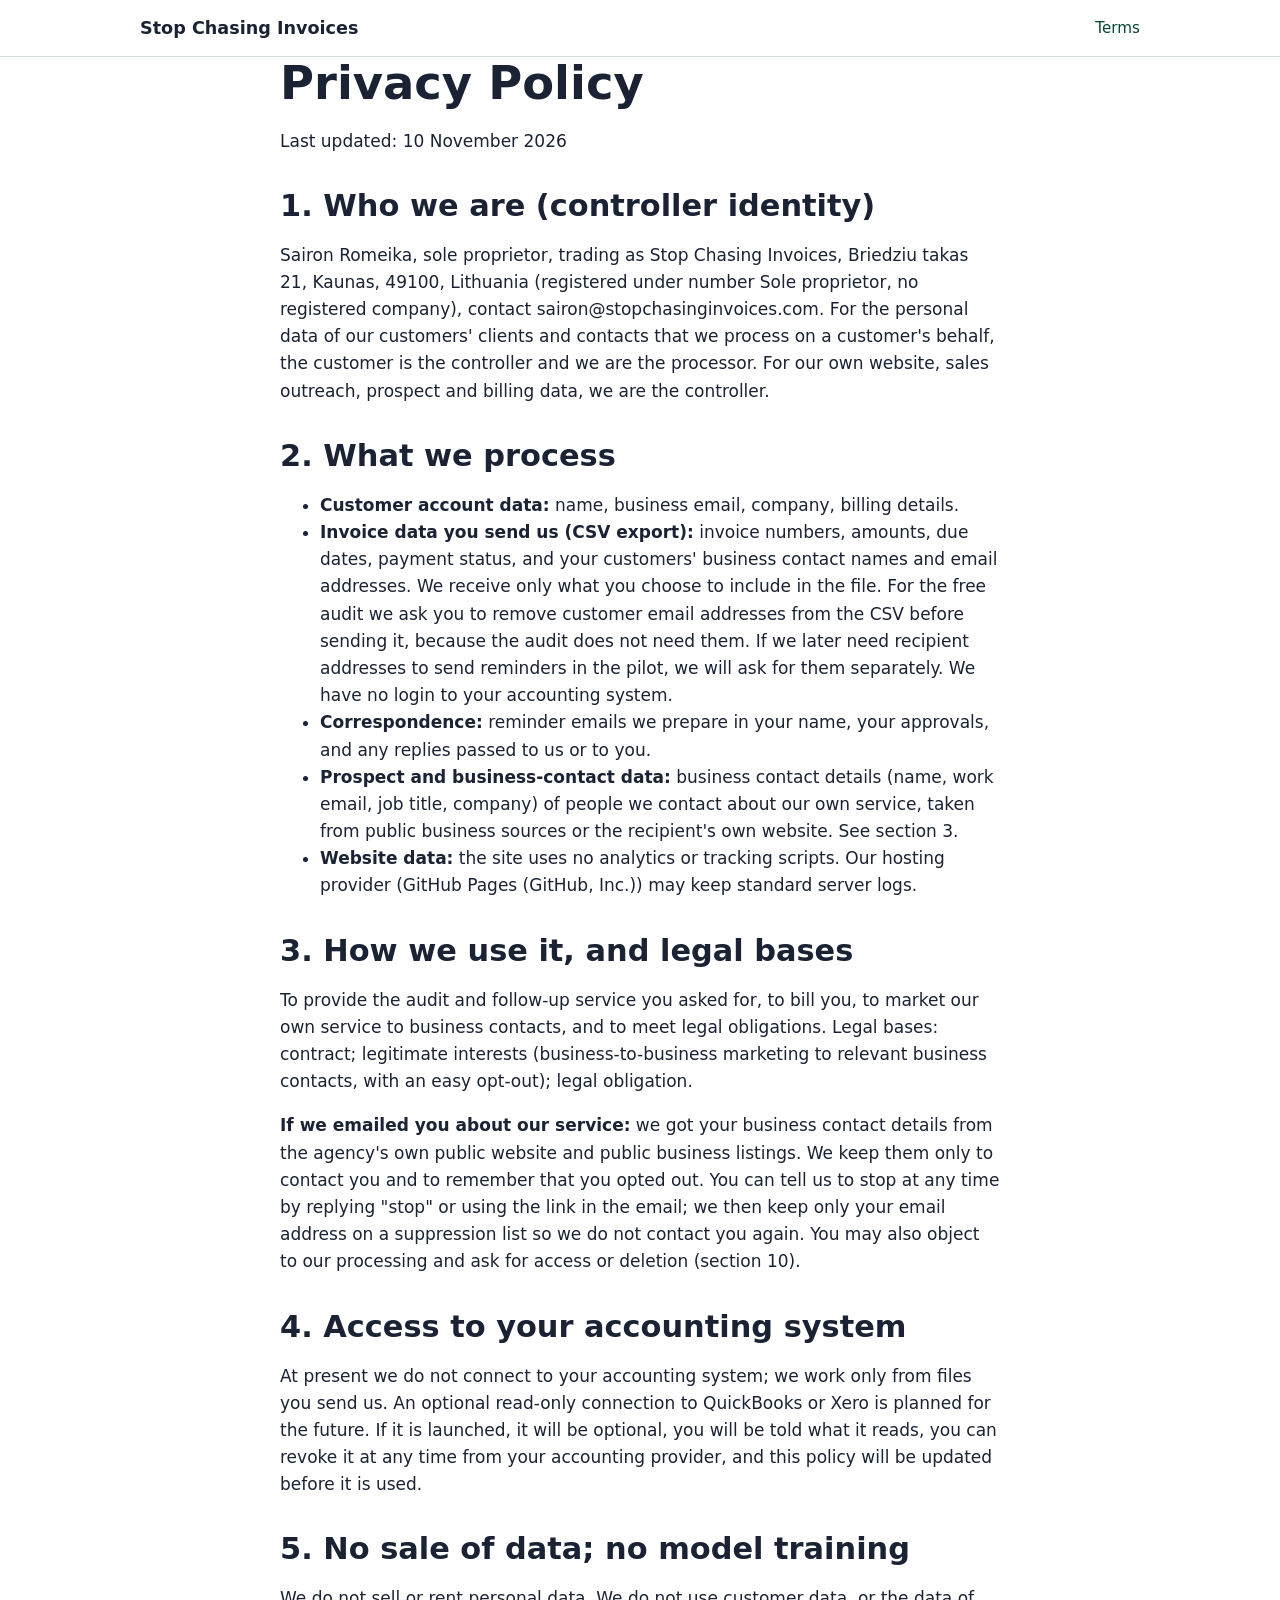
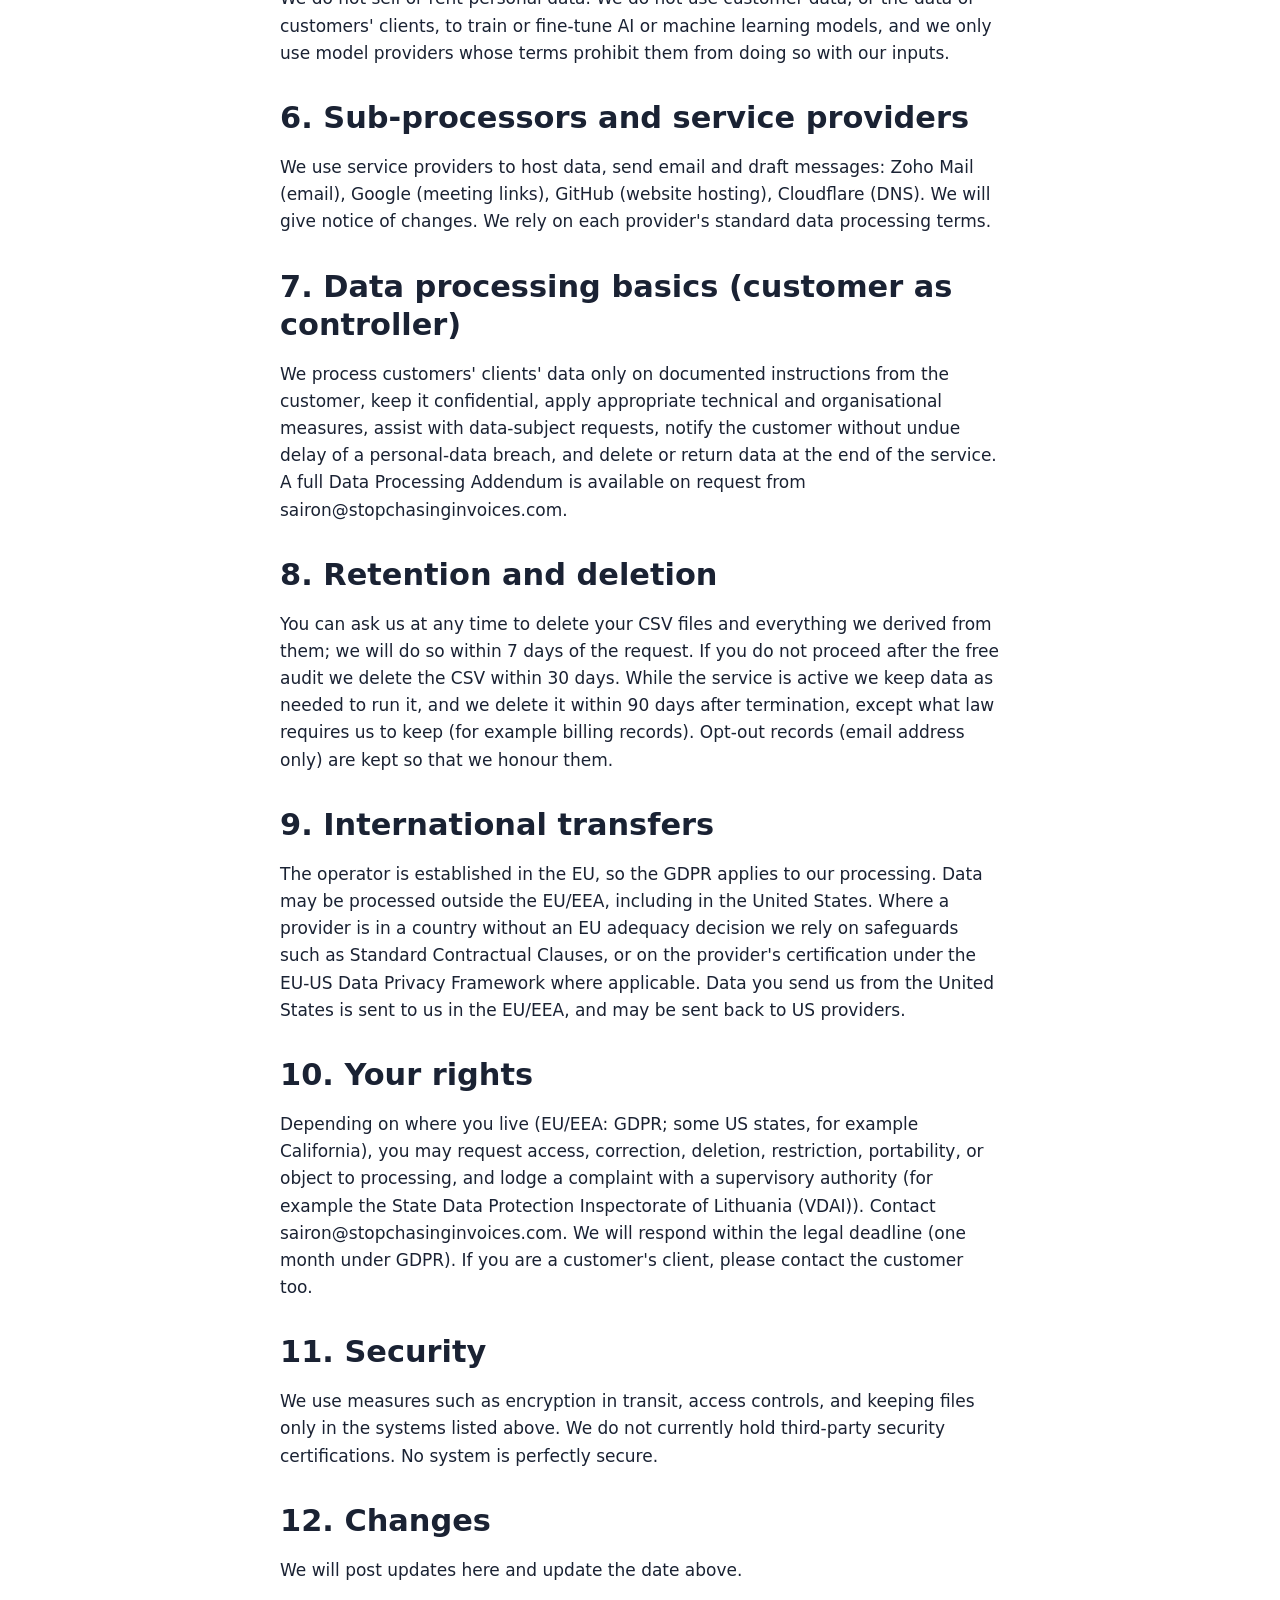
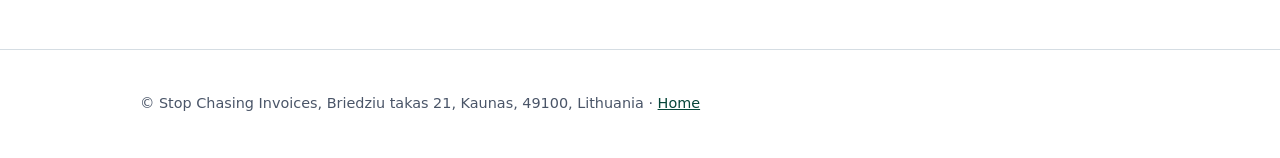
==== privacy.html @ ff828ed1 "Publish site" ====
<!doctype html>
<html lang="en">
<head>
<meta charset="utf-8">
<meta name="viewport" content="width=device-width, initial-scale=1">
<title>Privacy Policy | Stop Chasing Invoices</title>
<link rel="stylesheet" href="style.css">
</head>
<body>
<header class="top"><div class="wrap"><a class="brand" href="index.html">Stop Chasing Invoices</a><nav><a href="terms.html">Terms</a></nav></div></header>
<main class="wrap doc">
<h1>Privacy Policy</h1>
<p>Last updated: 10 November 2026</p>

<h2>1. Who we are (controller identity)</h2>
<p>Sairon Romeika, sole proprietor, trading as Stop Chasing Invoices, Briedziu takas 21, Kaunas, 49100, Lithuania (registered under number Sole proprietor, no registered company), contact sairon@stopchasinginvoices.com. For the personal data of our customers' clients and contacts that we process on a customer's behalf, the customer is the controller and we are the processor. For our own website, sales outreach, prospect and billing data, we are the controller.</p>

<h2>2. What we process</h2>
<ul>
<li><strong>Customer account data:</strong> name, business email, company, billing details.</li>
<li><strong>Invoice data you send us (CSV export):</strong> invoice numbers, amounts, due dates, payment status, and your customers' business contact names and email addresses. We receive only what you choose to include in the file. For the free audit we ask you to remove customer email addresses from the CSV before sending it, because the audit does not need them. If we later need recipient addresses to send reminders in the pilot, we will ask for them separately. We have no login to your accounting system.</li>
<li><strong>Correspondence:</strong> reminder emails we prepare in your name, your approvals, and any replies passed to us or to you.</li>
<li><strong>Prospect and business-contact data:</strong> business contact details (name, work email, job title, company) of people we contact about our own service, taken from public business sources or the recipient's own website. See section 3.</li>
<li><strong>Website data:</strong> the site uses no analytics or tracking scripts. Our hosting provider (GitHub Pages (GitHub, Inc.)) may keep standard server logs.</li>
</ul>

<h2>3. How we use it, and legal bases</h2>
<p>To provide the audit and follow-up service you asked for, to bill you, to market our own service to business contacts, and to meet legal obligations. Legal bases: contract; legitimate interests (business-to-business marketing to relevant business contacts, with an easy opt-out); legal obligation.</p>
<p><strong>If we emailed you about our service:</strong> we got your business contact details from the agency&#x27;s own public website and public business listings. We keep them only to contact you and to remember that you opted out. You can tell us to stop at any time by replying "stop" or using the link in the email; we then keep only your email address on a suppression list so we do not contact you again. You may also object to our processing and ask for access or deletion (section 10).</p>

<h2>4. Access to your accounting system</h2>
<p>At present we do not connect to your accounting system; we work only from files you send us. An optional read-only connection to QuickBooks or Xero is planned for the future. If it is launched, it will be optional, you will be told what it reads, you can revoke it at any time from your accounting provider, and this policy will be updated before it is used.</p>

<h2>5. No sale of data; no model training</h2>
<p>We do not sell or rent personal data. We do not use customer data, or the data of customers' clients, to train or fine-tune AI or machine learning models, and we only use model providers whose terms prohibit them from doing so with our inputs.</p>

<h2>6. Sub-processors and service providers</h2>
<p>We use service providers to host data, send email and draft messages: Zoho Mail (email), Google (meeting links), GitHub (website hosting), Cloudflare (DNS). We will give notice of changes. We rely on each provider's standard data processing terms.</p>

<h2>7. Data processing basics (customer as controller)</h2>
<p>We process customers' clients' data only on documented instructions from the customer, keep it confidential, apply appropriate technical and organisational measures, assist with data-subject requests, notify the customer without undue delay of a personal-data breach, and delete or return data at the end of the service. A full Data Processing Addendum is available on request from sairon@stopchasinginvoices.com.</p>

<h2>8. Retention and deletion</h2>
<p>You can ask us at any time to delete your CSV files and everything we derived from them; we will do so within 7 days of the request. If you do not proceed after the free audit we delete the CSV within 30 days. While the service is active we keep data as needed to run it, and we delete it within 90 days after termination, except what law requires us to keep (for example billing records). Opt-out records (email address only) are kept so that we honour them.</p>

<h2>9. International transfers</h2>
<p>The operator is established in the EU, so the GDPR applies to our processing. Data may be processed outside the EU/EEA, including in the United States. Where a provider is in a country without an EU adequacy decision we rely on safeguards such as Standard Contractual Clauses, or on the provider's certification under the EU-US Data Privacy Framework where applicable. Data you send us from the United States is sent to us in the EU/EEA, and may be sent back to US providers.</p>

<h2>10. Your rights</h2>
<p>Depending on where you live (EU/EEA: GDPR; some US states, for example California), you may request access, correction, deletion, restriction, portability, or object to processing, and lodge a complaint with a supervisory authority (for example the State Data Protection Inspectorate of Lithuania (VDAI)). Contact sairon@stopchasinginvoices.com. We will respond within the legal deadline (one month under GDPR). If you are a customer's client, please contact the customer too.</p>

<h2>11. Security</h2>
<p>We use measures such as encryption in transit, access controls, and keeping files only in the systems listed above. We do not currently hold third-party security certifications. No system is perfectly secure.</p>

<h2>12. Changes</h2>
<p>We will post updates here and update the date above.</p>
</main>
<footer><div class="wrap"><p>&copy; Stop Chasing Invoices, Briedziu takas 21, Kaunas, 49100, Lithuania &middot; <a href="index.html">Home</a></p></div></footer>
</body>
</html>
---- style.css ----
:root{--bg:#fff;--fg:#1a2233;--muted:#4a5568;--brand:#0b5c4a;--brand-dark:#07463a;--soft:#eef5f2;--line:#d5dde3;--warn:#fff7e0;--warn-line:#b7791f}
*{box-sizing:border-box}
html{scroll-behavior:smooth}
body{margin:0;font:17px/1.6 system-ui,-apple-system,"Segoe UI",Roboto,Helvetica,Arial,sans-serif;color:var(--fg);background:var(--bg)}
a{color:var(--brand-dark)}
a:focus-visible,.btn:focus-visible,summary:focus-visible{outline:3px solid #1d4ed8;outline-offset:2px}
.wrap{max-width:1040px;margin:0 auto;padding:0 20px}
header.top{border-bottom:1px solid var(--line)}
header.top .wrap{display:flex;flex-wrap:wrap;align-items:center;justify-content:space-between;gap:8px 20px;padding-top:14px;padding-bottom:14px}
.brand{font-weight:700;font-size:1.1rem;text-decoration:none;color:var(--fg)}
nav a{margin-right:16px;text-decoration:none;font-size:.95rem}
nav a:last-child{margin-right:0}
.skip{position:absolute;left:-999px}.skip:focus{left:8px;top:8px;background:#fff;padding:8px;z-index:9}
.hero{background:var(--soft);padding:56px 0 48px}
h1{font-size:clamp(1.9rem,5vw,2.9rem);line-height:1.15;margin:0 0 16px}
h2{font-size:clamp(1.4rem,3.5vw,1.9rem);line-height:1.25;margin:0 0 16px}
h3{font-size:1.1rem;margin:0 0 8px}
.lede{font-size:1.15rem;color:var(--muted);max-width:44em}
section{padding:48px 0}
section.alt{background:var(--soft)}
.btn{display:inline-block;background:var(--brand);color:#fff;padding:13px 22px;border-radius:6px;text-decoration:none;font-weight:600;margin:6px 10px 6px 0;border:2px solid var(--brand)}
.btn:hover{background:var(--brand-dark)}
.btn.sec{background:#fff;color:var(--brand-dark)}
.btn.sec:hover{background:var(--soft)}
.grid{display:grid;gap:20px;grid-template-columns:repeat(auto-fit,minmax(240px,1fr))}
.card{border:1px solid var(--line);border-radius:8px;padding:20px;background:#fff}
.card.feat{border:2px solid var(--brand)}
.price{font-size:2rem;font-weight:700}
.price small{font-size:.95rem;font-weight:400;color:var(--muted)}
.tag{display:inline-block;background:var(--brand-dark);color:#fff;font-size:.8rem;padding:2px 8px;border-radius:4px;margin-bottom:8px}
.step{counter-increment:s}
.step h3::before{content:counter(s) ". "}
.steps{counter-reset:s}
ul.check{padding-left:0;list-style:none}
ul.check li{padding-left:1.6em;position:relative;margin-bottom:10px}
ul.check li::before{content:"\2713";position:absolute;left:0;color:var(--brand-dark);font-weight:700}
details{border:1px solid var(--line);border-radius:8px;padding:12px 16px;margin-bottom:10px;background:#fff}
summary{cursor:pointer;font-weight:600}
.note{font-size:.9rem;color:var(--muted)}
.draft{background:var(--warn);border:2px solid var(--warn-line);padding:14px 18px;margin:20px 0;border-radius:6px;color:#4a3200}
footer{border-top:1px solid var(--line);padding:28px 0;font-size:.9rem;color:var(--muted)}
.doc{max-width:760px;padding-bottom:48px}
.doc h2{margin-top:32px}
.ph{background:#fde68a;color:#3b2a00;padding:0 3px;border-radius:3px;font-family:ui-monospace,Consolas,monospace;font-size:.92em}
table{border-collapse:collapse;width:100%}
th,td{border:1px solid var(--line);padding:8px 10px;text-align:left;vertical-align:top}
@media(max-width:600px){body{font-size:16px}.hero{padding:36px 0}section{padding:36px 0}}
@media(prefers-reduced-motion:reduce){html{scroll-behavior:auto}}
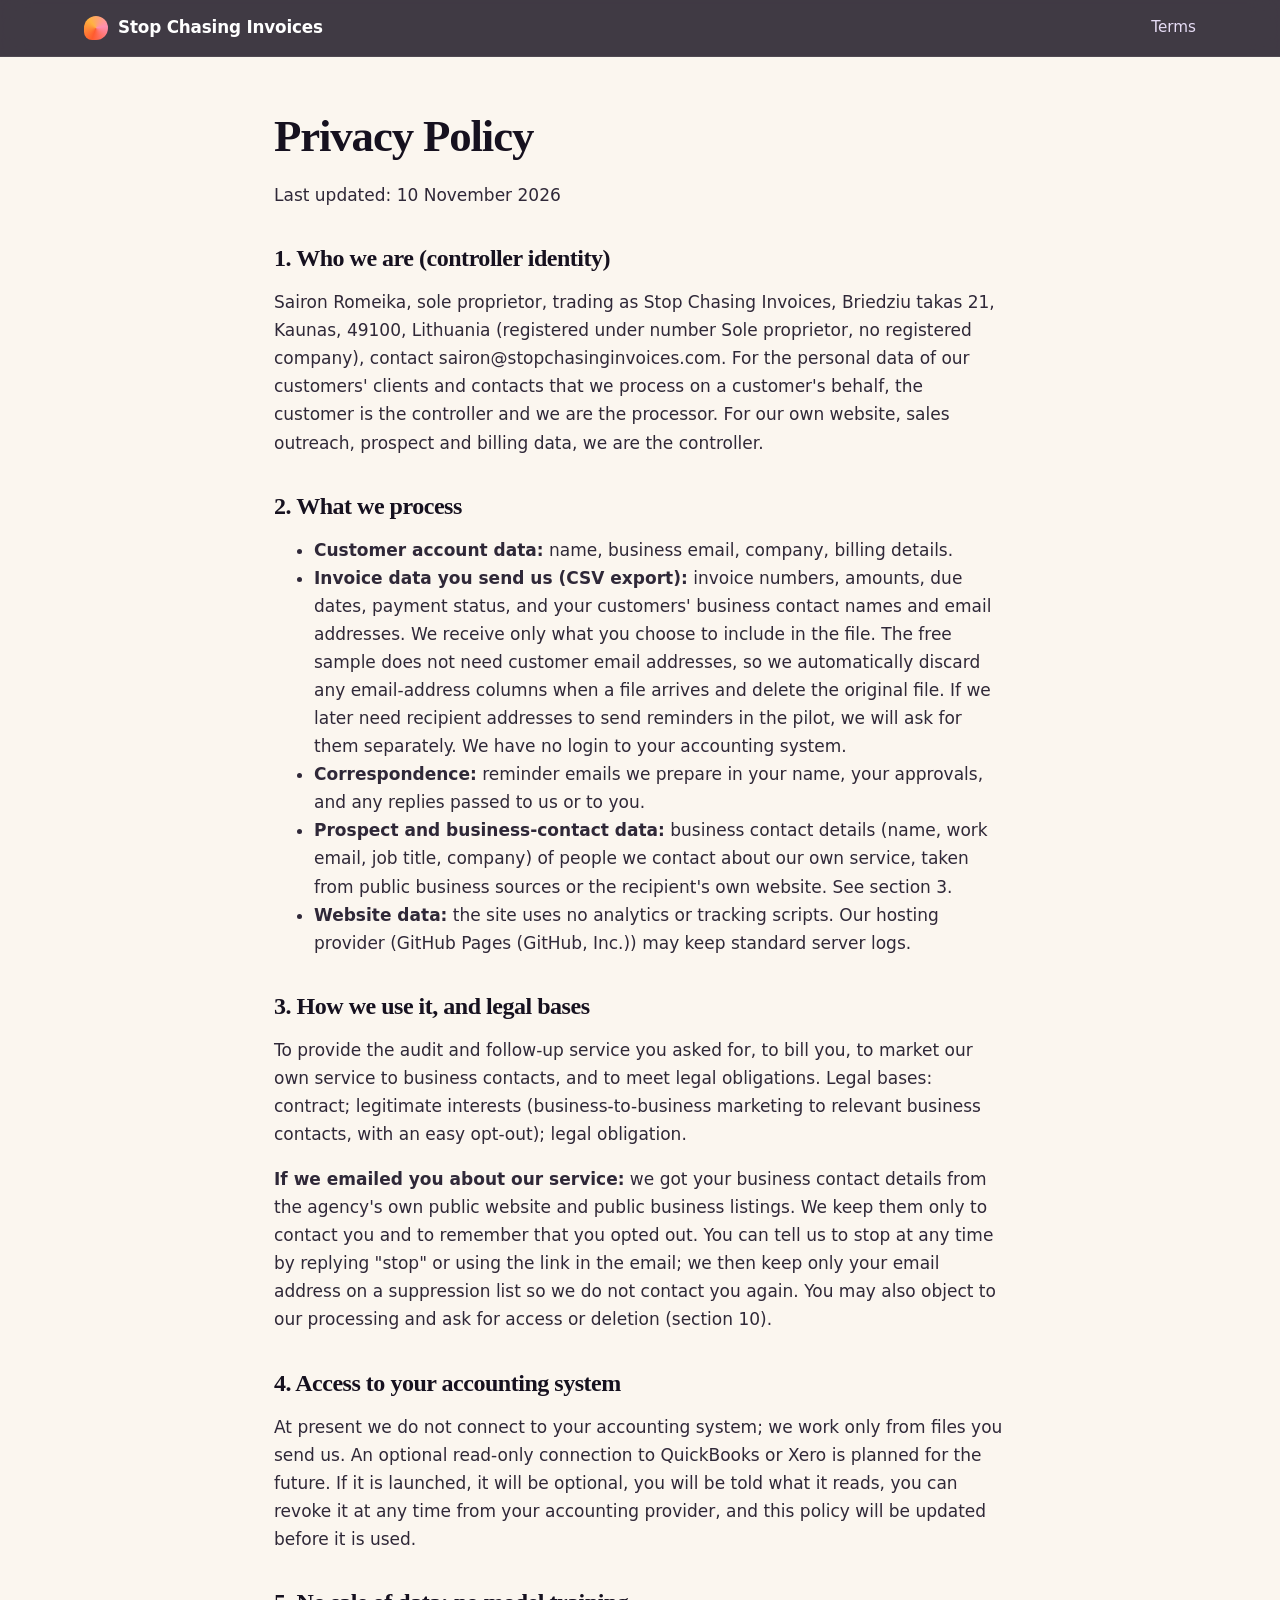
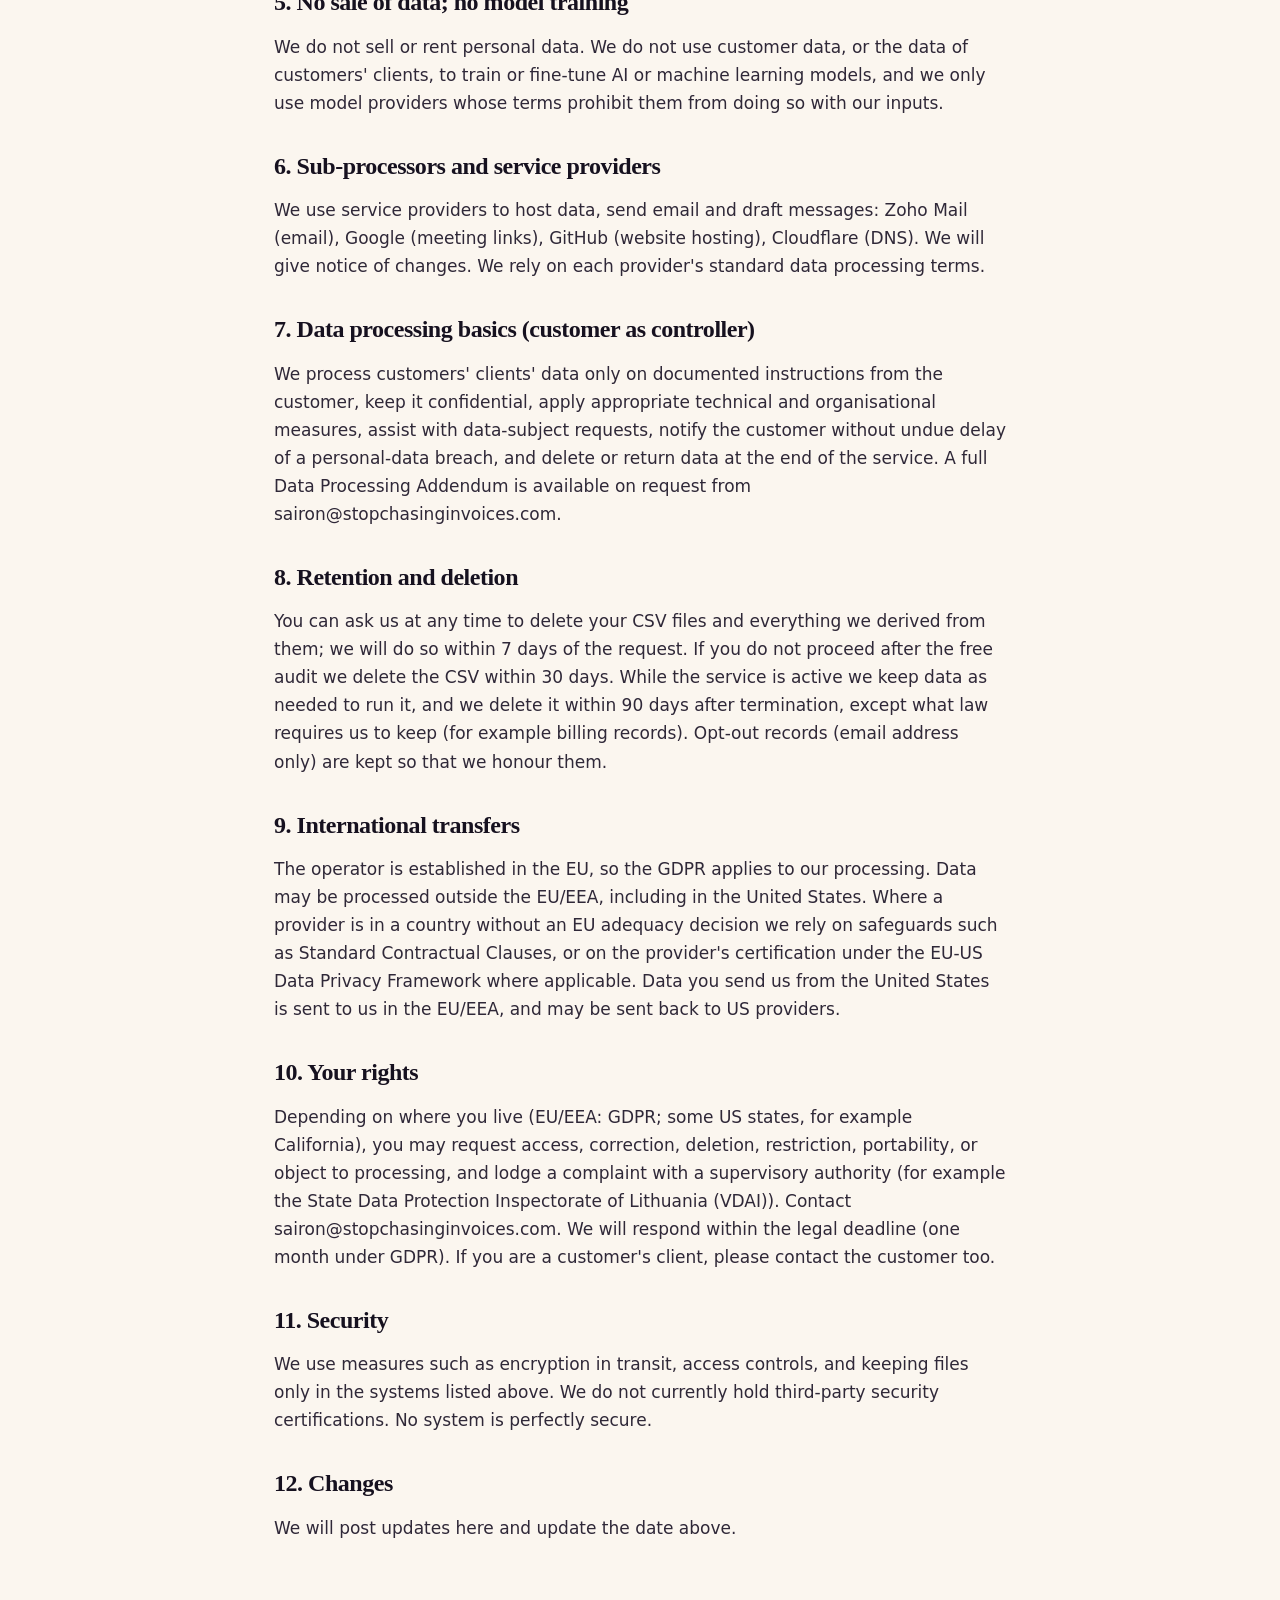
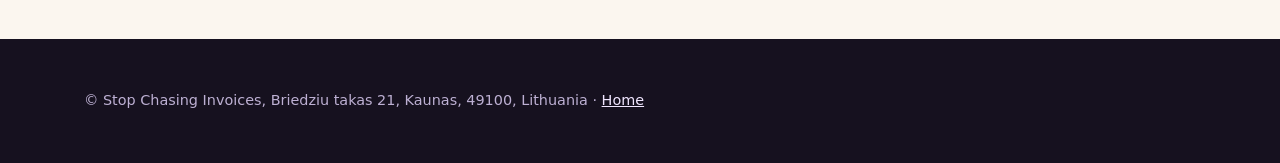
==== commit 969ea248: "Copy updates: what-to-expect stats, 15-minute calls, prefilled mailto, link colours, varied sample n" ====
--- a/privacy.html
+++ b/privacy.html
@@ -18,7 +18,7 @@
 <h2>2. What we process</h2>
 <ul>
 <li><strong>Customer account data:</strong> name, business email, company, billing details.</li>
-<li><strong>Invoice data you send us (CSV export):</strong> invoice numbers, amounts, due dates, payment status, and your customers' business contact names and email addresses. We receive only what you choose to include in the file. For the free audit we ask you to remove customer email addresses from the CSV before sending it, because the audit does not need them. If we later need recipient addresses to send reminders in the pilot, we will ask for them separately. We have no login to your accounting system.</li>
+<li><strong>Invoice data you send us (CSV export):</strong> invoice numbers, amounts, due dates, payment status, and your customers' business contact names and email addresses. We receive only what you choose to include in the file. The free sample does not need customer email addresses, so we automatically discard any email-address columns when a file arrives and delete the original file. If we later need recipient addresses to send reminders in the pilot, we will ask for them separately. We have no login to your accounting system.</li>
 <li><strong>Correspondence:</strong> reminder emails we prepare in your name, your approvals, and any replies passed to us or to you.</li>
 <li><strong>Prospect and business-contact data:</strong> business contact details (name, work email, job title, company) of people we contact about our own service, taken from public business sources or the recipient's own website. See section 3.</li>
 <li><strong>Website data:</strong> the site uses no analytics or tracking scripts. Our hosting provider (GitHub Pages (GitHub, Inc.)) may keep standard server logs.</li>
--- a/style.css
+++ b/style.css
@@ -1,48 +1,182 @@
-:root{--bg:#fff;--fg:#1a2233;--muted:#4a5568;--brand:#0b5c4a;--brand-dark:#07463a;--soft:#eef5f2;--line:#d5dde3;--warn:#fff7e0;--warn-line:#b7791f}
+:root{--ink:#16111f;--ink2:#241a36;--plum:#3a1f5c;--cream:#fbf6ef;--paper:#fffdf9;--muted:#6a6277;--line:#eadfd1;--orange:#ff5b2e;--amber:#ffb340;--rose:#ff8fb1;--ok:#2a9d6f;--warn:#fff7e0;--warn-line:#b7791f;--serif:"Iowan Old Style","Palatino Linotype",Palatino,"Book Antiqua",Georgia,serif;--sans:ui-sans-serif,system-ui,-apple-system,"Segoe UI",Roboto,"Helvetica Neue",Arial,sans-serif}
 *{box-sizing:border-box}
 html{scroll-behavior:smooth}
-body{margin:0;font:17px/1.6 system-ui,-apple-system,"Segoe UI",Roboto,Helvetica,Arial,sans-serif;color:var(--fg);background:var(--bg)}
-a{color:var(--brand-dark)}
-a:focus-visible,.btn:focus-visible,summary:focus-visible{outline:3px solid #1d4ed8;outline-offset:2px}
-.wrap{max-width:1040px;margin:0 auto;padding:0 20px}
-header.top{border-bottom:1px solid var(--line)}
-header.top .wrap{display:flex;flex-wrap:wrap;align-items:center;justify-content:space-between;gap:8px 20px;padding-top:14px;padding-bottom:14px}
-.brand{font-weight:700;font-size:1.1rem;text-decoration:none;color:var(--fg)}
-nav a{margin-right:16px;text-decoration:none;font-size:.95rem}
-nav a:last-child{margin-right:0}
-.skip{position:absolute;left:-999px}.skip:focus{left:8px;top:8px;background:#fff;padding:8px;z-index:9}
-.hero{background:var(--soft);padding:56px 0 48px}
-h1{font-size:clamp(1.9rem,5vw,2.9rem);line-height:1.15;margin:0 0 16px}
-h2{font-size:clamp(1.4rem,3.5vw,1.9rem);line-height:1.25;margin:0 0 16px}
-h3{font-size:1.1rem;margin:0 0 8px}
+body{margin:0;font:17px/1.65 var(--sans);color:var(--ink);background:var(--cream);-webkit-font-smoothing:antialiased;overflow-x:hidden}
+a{color:var(--plum)}
+a:focus-visible,.btn:focus-visible,summary:focus-visible{outline:3px solid var(--orange);outline-offset:3px}
+.wrap{max-width:1160px;margin:0 auto;padding:0 24px}
+.skip{position:absolute;left:-999px}.skip:focus{left:8px;top:8px;background:#fff;color:var(--ink);padding:8px 12px;border-radius:8px;z-index:99}
+#progress{position:fixed;top:0;left:0;height:3px;width:100%;transform-origin:0 50%;transform:scaleX(0);background:linear-gradient(90deg,var(--orange),var(--amber),var(--rose));z-index:60}
+
+header.top{background:rgba(22,17,31,.82);backdrop-filter:saturate(1.4) blur(14px);-webkit-backdrop-filter:saturate(1.4) blur(14px);position:sticky;top:0;z-index:50;border-bottom:1px solid rgba(255,255,255,.08)}
+header.top .wrap{display:flex;flex-wrap:wrap;align-items:center;justify-content:space-between;gap:8px 24px;padding-top:14px;padding-bottom:14px}
+.brand{font-weight:800;font-size:1.05rem;letter-spacing:-.01em;text-decoration:none;color:#fff;display:inline-flex;align-items:center;gap:10px}
+.brand::before{content:"";width:24px;height:24px;border-radius:50% 50% 50% 8px;background:conic-gradient(from 200deg,var(--orange),var(--amber),var(--rose),var(--orange));display:inline-block;animation:spin 14s linear infinite}
+nav{display:flex;flex-wrap:wrap;align-items:center;gap:4px 22px}
+nav a{color:#e6dcf5;text-decoration:none;font-size:.95rem;font-weight:500;position:relative}
+nav a::after{content:"";position:absolute;left:0;right:0;bottom:-4px;height:2px;background:var(--orange);transform:scaleX(0);transform-origin:left;transition:transform .25s ease}
+nav a:hover::after{transform:scaleX(1)}
+nav a:hover{color:#fff}
+
+/* HERO */
+.hero{position:relative;color:#fff;padding:96px 0 110px;background:var(--ink);overflow:hidden;isolation:isolate}
+.hero::before,.hero::after{content:"";position:absolute;border-radius:50%;filter:blur(80px);z-index:-1;opacity:.55}
+.hero::before{width:620px;height:620px;right:-160px;top:-220px;background:radial-gradient(circle,#7c3aed,transparent 65%);animation:drift 16s ease-in-out infinite alternate}
+.hero::after{width:520px;height:520px;left:-180px;bottom:-240px;background:radial-gradient(circle,var(--orange),transparent 65%);opacity:.38;animation:drift 20s ease-in-out infinite alternate-reverse}
+.grain{position:absolute;inset:0;z-index:-1;opacity:.09;background-image:url("data:image/svg+xml;utf8,<svg xmlns='http://www.w3.org/2000/svg' width='160' height='160'><filter id='n'><feTurbulence type='fractalNoise' baseFrequency='.9' numOctaves='2'/></filter><rect width='100%' height='100%' filter='url(%23n)'/></svg>")}
+.hero-grid{display:grid;grid-template-columns:1.05fr .95fr;gap:56px;align-items:center}
+.eyebrow{display:inline-flex;align-items:center;gap:8px;font-size:.8rem;font-weight:700;letter-spacing:.08em;text-transform:uppercase;color:#f3e7ff;background:rgba(255,255,255,.07);border:1px solid rgba(255,255,255,.16);padding:7px 14px;border-radius:999px;margin-bottom:22px}
+.eyebrow::before{content:"";width:8px;height:8px;border-radius:50%;background:var(--orange);box-shadow:0 0 0 0 rgba(255,91,46,.7);animation:pulse 2s infinite}
+h1{font-family:var(--serif);font-weight:700;font-size:clamp(2.3rem,5.6vw,4rem);line-height:1.03;letter-spacing:-.025em;margin:0 0 22px}
+h1 .w{display:inline-block;overflow:hidden;vertical-align:bottom}
+h1 .w>span{display:inline-block;transform:translateY(105%);animation:rise .8s cubic-bezier(.2,.7,.2,1) forwards;animation-delay:calc(var(--i)*.07s + .1s)}
+h1 em{font-style:italic}
+h1 em .w>span{background:linear-gradient(100deg,var(--amber),var(--rose) 60%,var(--orange));-webkit-background-clip:text;background-clip:text;color:transparent;padding-right:.08em}
+h2{font-family:var(--serif);font-size:clamp(1.8rem,4vw,2.7rem);line-height:1.1;letter-spacing:-.02em;margin:0 0 14px;font-weight:700}
+h3{font-size:1.1rem;margin:0 0 8px;letter-spacing:-.01em}
 .lede{font-size:1.15rem;color:var(--muted);max-width:44em}
-section{padding:48px 0}
-section.alt{background:var(--soft)}
-.btn{display:inline-block;background:var(--brand);color:#fff;padding:13px 22px;border-radius:6px;text-decoration:none;font-weight:600;margin:6px 10px 6px 0;border:2px solid var(--brand)}
-.btn:hover{background:var(--brand-dark)}
-.btn.sec{background:#fff;color:var(--brand-dark)}
-.btn.sec:hover{background:var(--soft)}
-.grid{display:grid;gap:20px;grid-template-columns:repeat(auto-fit,minmax(240px,1fr))}
-.card{border:1px solid var(--line);border-radius:8px;padding:20px;background:#fff}
-.card.feat{border:2px solid var(--brand)}
-.price{font-size:2rem;font-weight:700}
-.price small{font-size:.95rem;font-weight:400;color:var(--muted)}
-.tag{display:inline-block;background:var(--brand-dark);color:#fff;font-size:.8rem;padding:2px 8px;border-radius:4px;margin-bottom:8px}
-.step{counter-increment:s}
-.step h3::before{content:counter(s) ". "}
-.steps{counter-reset:s}
+.hero .lede{color:#e0d6ef;font-size:1.2rem}
+.hero .note{color:#bdb0d3}
+section{padding:96px 0;position:relative}
+section.alt{background:var(--paper)}
+section.dark{background:var(--ink);color:#fff}
+section.dark .lede{color:#cdbfe3}
+section.dark a,.cta-band a:not(.btn){color:var(--amber);text-decoration-thickness:2px}
+section.dark a:hover{color:#fff}
+.sec-head{max-width:46em;margin-bottom:44px}
+.kicker{font-size:.8rem;font-weight:800;letter-spacing:.12em;text-transform:uppercase;color:var(--orange);display:block;margin-bottom:12px}
+
+.btn{display:inline-block;background:var(--orange);color:var(--ink);padding:15px 28px;border-radius:999px;text-decoration:none;font-weight:800;margin:6px 10px 6px 0;border:2px solid var(--orange);box-shadow:0 14px 34px -14px rgba(255,91,46,.9);transition:transform .2s ease,box-shadow .2s ease,background .2s ease;position:relative;overflow:hidden}
+.btn::after{content:"";position:absolute;inset:0;background:linear-gradient(105deg,transparent 30%,rgba(255,255,255,.55) 50%,transparent 70%);transform:translateX(-120%);transition:transform .7s ease}
+.btn:hover{transform:translateY(-2px);box-shadow:0 20px 40px -14px rgba(255,91,46,1)}
+.btn:hover::after{transform:translateX(120%)}
+.btn.sec{background:transparent;color:var(--plum);border-color:var(--ink);box-shadow:none}
+.btn.sec:hover{background:var(--ink);color:#fff}
+.hero .btn.sec,.dark .btn.sec,.cta-band .btn.sec{color:#fff;border-color:rgba(255,255,255,.4)}
+.hero .btn.sec:hover,.dark .btn.sec:hover,.cta-band .btn.sec:hover{background:#fff;color:var(--ink);border-color:#fff}
+
+.chips{display:flex;flex-wrap:wrap;gap:10px;margin:26px 0 0;padding:0;list-style:none}
+.chips li{font-size:.9rem;color:#f0e6ff;background:rgba(255,255,255,.07);border:1px solid rgba(255,255,255,.16);padding:6px 14px;border-radius:999px}
+
+/* hero visual: floating cards */
+.stage{position:relative;min-height:540px;perspective:1100px}
+.stage .float{position:absolute;will-change:transform;transition:transform .15s ease-out}
+.mock{background:#fff;color:var(--ink);border-radius:20px;box-shadow:0 40px 80px -24px rgba(0,0,0,.65);overflow:hidden}
+.stage .m1{left:0;top:30px;width:82%;animation:bob 7s ease-in-out infinite}
+.mock-bar{display:flex;gap:6px;align-items:center;background:#f4ecff;padding:10px 14px;font-size:.78rem;color:var(--muted)}
+.mock-bar i{width:10px;height:10px;border-radius:50%;background:#d9c9f0;display:inline-block}
+.mock-bar span{margin-left:auto;font-weight:700;color:var(--plum)}
+.mock-body{padding:18px 22px;font-size:.92rem;line-height:1.55}
+.mock-meta{color:var(--muted);font-size:.8rem;border-bottom:1px solid var(--line);padding-bottom:10px;margin-bottom:12px}
+.mock-meta b{color:var(--ink)}
+.mock-foot{margin:12px 0 0;padding:10px 12px;border-radius:10px;background:#fff4ec;font-size:.8rem;color:#7a4a2c}
+.mock-foot strong{color:var(--orange)}
+.stage .m2{right:0;bottom:-6px;width:56%;background:linear-gradient(160deg,#2c1d46,#3a1f5c);color:#fff;border-radius:18px;padding:18px 20px;box-shadow:0 30px 60px -20px rgba(0,0,0,.7);border:1px solid rgba(255,255,255,.14);animation:bob 8s ease-in-out -2s infinite}
+.m2 small{color:#cdbfe3;display:block;letter-spacing:.06em;text-transform:uppercase;font-size:.7rem;font-weight:700}
+.m2 .st{display:flex;align-items:center;gap:10px;margin-top:10px;font-size:.9rem}
+.m2 .dot{width:10px;height:10px;border-radius:50%;background:var(--amber)}
+.m2 .dot.g{background:#6ee7b7}.m2 .dot.r{background:var(--rose)}
+.stage .m3{right:6%;top:0;background:var(--orange);color:var(--ink);font-weight:800;border-radius:999px;padding:10px 18px;font-size:.85rem;box-shadow:0 18px 40px -14px rgba(255,91,46,.9);animation:bob 6s ease-in-out -1s infinite}
+
+/* marquee */
+.marquee{background:var(--orange);color:var(--ink);overflow:hidden;padding:16px 0;border-block:2px solid var(--ink)}
+.marquee-track{display:flex;gap:46px;width:max-content;animation:scroll 32s linear infinite;font-weight:800;letter-spacing:.02em;white-space:nowrap}
+.marquee-track span::before{content:"\2726";margin-right:46px}
+.marquee:hover .marquee-track{animation-play-state:paused}
+
+.grid{display:grid;gap:22px;grid-template-columns:repeat(auto-fit,minmax(260px,1fr))}
+.card{position:relative;border:1px solid var(--line);border-radius:22px;padding:28px;background:#fff;box-shadow:0 1px 2px rgba(22,17,31,.04),0 18px 40px -26px rgba(22,17,31,.35);overflow:hidden;transition:transform .25s ease,box-shadow .25s ease}
+.card::before{content:"";position:absolute;inset:0;background:radial-gradient(420px circle at var(--mx,50%) var(--my,0%),rgba(255,91,46,.13),transparent 45%);opacity:0;transition:opacity .25s ease;pointer-events:none}
+.card:hover::before{opacity:1}
+.card:hover{transform:translateY(-4px);box-shadow:0 28px 54px -26px rgba(22,17,31,.5)}
+.card.feat{border:2px solid var(--ink);background:linear-gradient(180deg,#fff,#fff6ee)}
+.dark .card{background:rgba(255,255,255,.05);border-color:rgba(255,255,255,.13);box-shadow:none}
+.dark .card p{color:#d8cbe9}
+.ico{width:44px;height:44px;border-radius:14px;background:var(--ink);color:var(--amber);display:flex;align-items:center;justify-content:center;margin-bottom:16px}
+.dark .ico{background:rgba(255,255,255,.1)}
+.ico svg{width:22px;height:22px;stroke:currentColor;fill:none;stroke-width:1.8;stroke-linecap:round;stroke-linejoin:round}
+.price{font-family:var(--serif);font-size:3rem;font-weight:700;letter-spacing:-.03em;margin:4px 0}
+.price small{font-family:var(--sans);font-size:.95rem;font-weight:500;color:var(--muted);letter-spacing:0}
+.tag{display:inline-block;background:var(--ink);color:#fff;font-size:.72rem;font-weight:800;letter-spacing:.06em;text-transform:uppercase;padding:4px 10px;border-radius:999px;margin-bottom:10px}
 ul.check{padding-left:0;list-style:none}
-ul.check li{padding-left:1.6em;position:relative;margin-bottom:10px}
-ul.check li::before{content:"\2713";position:absolute;left:0;color:var(--brand-dark);font-weight:700}
-details{border:1px solid var(--line);border-radius:8px;padding:12px 16px;margin-bottom:10px;background:#fff}
-summary{cursor:pointer;font-weight:600}
+ul.check li{padding-left:1.8em;position:relative;margin-bottom:10px}
+ul.check li::before{content:"\2713";position:absolute;left:0;color:var(--ok);font-weight:900}
+
+/* before / after */
+.ba{display:grid;grid-template-columns:1fr 1fr;gap:22px}
+.ba .box{border-radius:22px;padding:28px;font-size:.98rem}
+.ba .before{background:#fff;border:1px dashed #cdbfa8;color:#5b5163}
+.ba .after{background:var(--ink);color:#f1e9fb;border:1px solid var(--ink)}
+.ba .label{font-size:.75rem;font-weight:800;letter-spacing:.1em;text-transform:uppercase;margin-bottom:12px;display:block}
+.ba .before .label{color:#a0522d}.ba .after .label{color:var(--amber)}
+.ba .quote{border-left:3px solid currentColor;padding-left:14px;margin:12px 0}
+
+/* timeline */
+.tl{position:relative;display:grid;gap:0;max-width:820px;margin:0 auto}
+.tl::before{content:"";position:absolute;z-index:0;left:18.5px;top:8px;bottom:8px;width:3px;background:rgba(255,255,255,.14);border-radius:3px}
+.tl::after{content:"";position:absolute;z-index:0;left:18.5px;top:8px;width:3px;height:calc((100% - 16px)*var(--p,0));background:linear-gradient(var(--orange),var(--amber),var(--rose));border-radius:3px;box-shadow:0 0 18px rgba(255,91,46,.7)}
+.tl-item{position:relative;z-index:1;padding:0 0 38px 64px;opacity:.42;transition:opacity .5s ease}
+.tl-item h3,.tl-item p{transform:translateX(10px);transition:transform .5s ease}
+.tl-item.on{opacity:1}
+.tl-item.on h3,.tl-item.on p{transform:none}
+.tl-item .node{position:absolute;z-index:2;left:0;top:0;width:40px;height:40px;border-radius:50%;background:var(--ink2);border:3px solid rgba(255,255,255,.2);display:flex;align-items:center;justify-content:center;font-weight:800;font-size:.8rem;transition:all .4s ease}
+.tl-item.on .node{background:var(--orange);color:var(--ink);border-color:#fff;box-shadow:0 0 0 8px rgba(255,91,46,.18)}
+.tl-item h3{font-family:var(--serif);font-size:1.35rem;color:#fff}
+.tl-item p{margin:0;color:#cdbfe3;max-width:34em}
+.tl-item.hand .node{background:var(--rose);color:var(--ink)}
+
+/* bento guardrails */
+.bento{display:grid;grid-template-columns:repeat(6,1fr);gap:20px}
+.bento .card{grid-column:span 2}
+.bento .card.wide{grid-column:span 3}
+.bento .card.big{grid-column:span 4}
+
+/* pricing */
+.offer{position:relative;margin-top:30px;border-radius:22px;padding:24px 28px;background:linear-gradient(120deg,var(--ink),var(--plum));color:#fff;overflow:hidden}
+.offer::after{content:"";position:absolute;inset:-60%;background:conic-gradient(from 0deg,transparent,rgba(255,179,64,.35),transparent 30%);animation:spin 9s linear infinite}
+.offer>*{position:relative;z-index:1}
+.offer strong{color:var(--amber)}
+.tilt{transform-style:preserve-3d;will-change:transform}
+
+details{border:1px solid var(--line);border-radius:18px;padding:18px 22px;margin-bottom:12px;background:#fff;transition:box-shadow .25s ease}
+details[open]{box-shadow:0 18px 40px -26px rgba(22,17,31,.5);border-color:var(--ink)}
+summary{cursor:pointer;font-weight:800;list-style:none;display:flex;justify-content:space-between;gap:16px;align-items:center}
+summary::-webkit-details-marker{display:none}
+summary::after{content:"+";font-size:1.5rem;line-height:1;color:var(--orange);transition:transform .25s ease}
+details[open] summary::after{transform:rotate(45deg)}
+details p{margin:12px 0 0;color:var(--muted)}
 .note{font-size:.9rem;color:var(--muted)}
-.draft{background:var(--warn);border:2px solid var(--warn-line);padding:14px 18px;margin:20px 0;border-radius:6px;color:#4a3200}
-footer{border-top:1px solid var(--line);padding:28px 0;font-size:.9rem;color:var(--muted)}
-.doc{max-width:760px;padding-bottom:48px}
-.doc h2{margin-top:32px}
+
+.cta-band{position:relative;background:var(--ink);color:#fff;border-radius:32px;padding:72px 40px;text-align:center;overflow:hidden;isolation:isolate}
+.cta-band::before{content:"";position:absolute;inset:-40%;z-index:-1;background:conic-gradient(from 90deg at 50% 50%,#3a1f5c,#16111f,#7c3aed55,#ff5b2e55,#16111f,#3a1f5c);filter:blur(60px);animation:spin 22s linear infinite}
+.cta-band .lede{color:#e0d6ef;margin:0 auto 20px}
+
+footer{background:var(--ink);color:#bdb0d3;padding:44px 0;font-size:.9rem}
+footer a{color:#f0e6ff}
+footer p{margin:6px 0}
+
+/* reveal on scroll (only when JS is present) */
+.js .rv{opacity:0;transform:translateY(28px);transition:opacity .8s ease,transform .8s cubic-bezier(.2,.7,.2,1);transition-delay:var(--d,0s)}
+.js .rv.in{opacity:1;transform:none}
+
+/* legal / document pages */
+.doc{max-width:780px;padding:56px 24px 80px;background:var(--cream)}
+.doc h1{font-size:clamp(2rem,4vw,2.8rem);color:var(--ink)}
+.doc h1 .w>span{animation:none;transform:none}
+.doc h2{margin-top:36px;font-size:1.5rem}
+.doc p,.doc li{color:#2f2838}
+.draft{background:var(--warn);border:2px solid var(--warn-line);padding:14px 18px;margin:20px 0;border-radius:10px;color:#4a3200}
 .ph{background:#fde68a;color:#3b2a00;padding:0 3px;border-radius:3px;font-family:ui-monospace,Consolas,monospace;font-size:.92em}
 table{border-collapse:collapse;width:100%}
 th,td{border:1px solid var(--line);padding:8px 10px;text-align:left;vertical-align:top}
-@media(max-width:600px){body{font-size:16px}.hero{padding:36px 0}section{padding:36px 0}}
-@media(prefers-reduced-motion:reduce){html{scroll-behavior:auto}}
+
+@keyframes rise{to{transform:none}}
+@keyframes bob{0%,100%{translate:0 0}50%{translate:0 -12px}}
+@keyframes drift{to{transform:translate(70px,50px) scale(1.15)}}
+@keyframes spin{to{transform:rotate(360deg)}}
+@keyframes scroll{to{transform:translateX(-50%)}}
+@keyframes pulse{70%{box-shadow:0 0 0 10px rgba(255,91,46,0)}100%{box-shadow:0 0 0 0 rgba(255,91,46,0)}}
+
+@media(max-width:960px){.hero-grid{grid-template-columns:1fr;gap:44px}.stage{min-height:430px}.hero{padding:64px 0 76px}.ba{grid-template-columns:1fr}.bento .card,.bento .card.wide,.bento .card.big{grid-column:span 6}}
+@media(max-width:600px){body{font-size:16px}section{padding:64px 0}.cta-band{padding:48px 22px}nav{gap:4px 14px}.stage .m1{width:100%}.stage .m2{width:70%}}
+@media(prefers-reduced-motion:reduce){html{scroll-behavior:auto}*,*::before,*::after{animation:none!important;transition:none!important}h1 .w>span{transform:none}.js .rv{opacity:1;transform:none}.tl-item{opacity:1}.tl-item h3,.tl-item p{transform:none}}
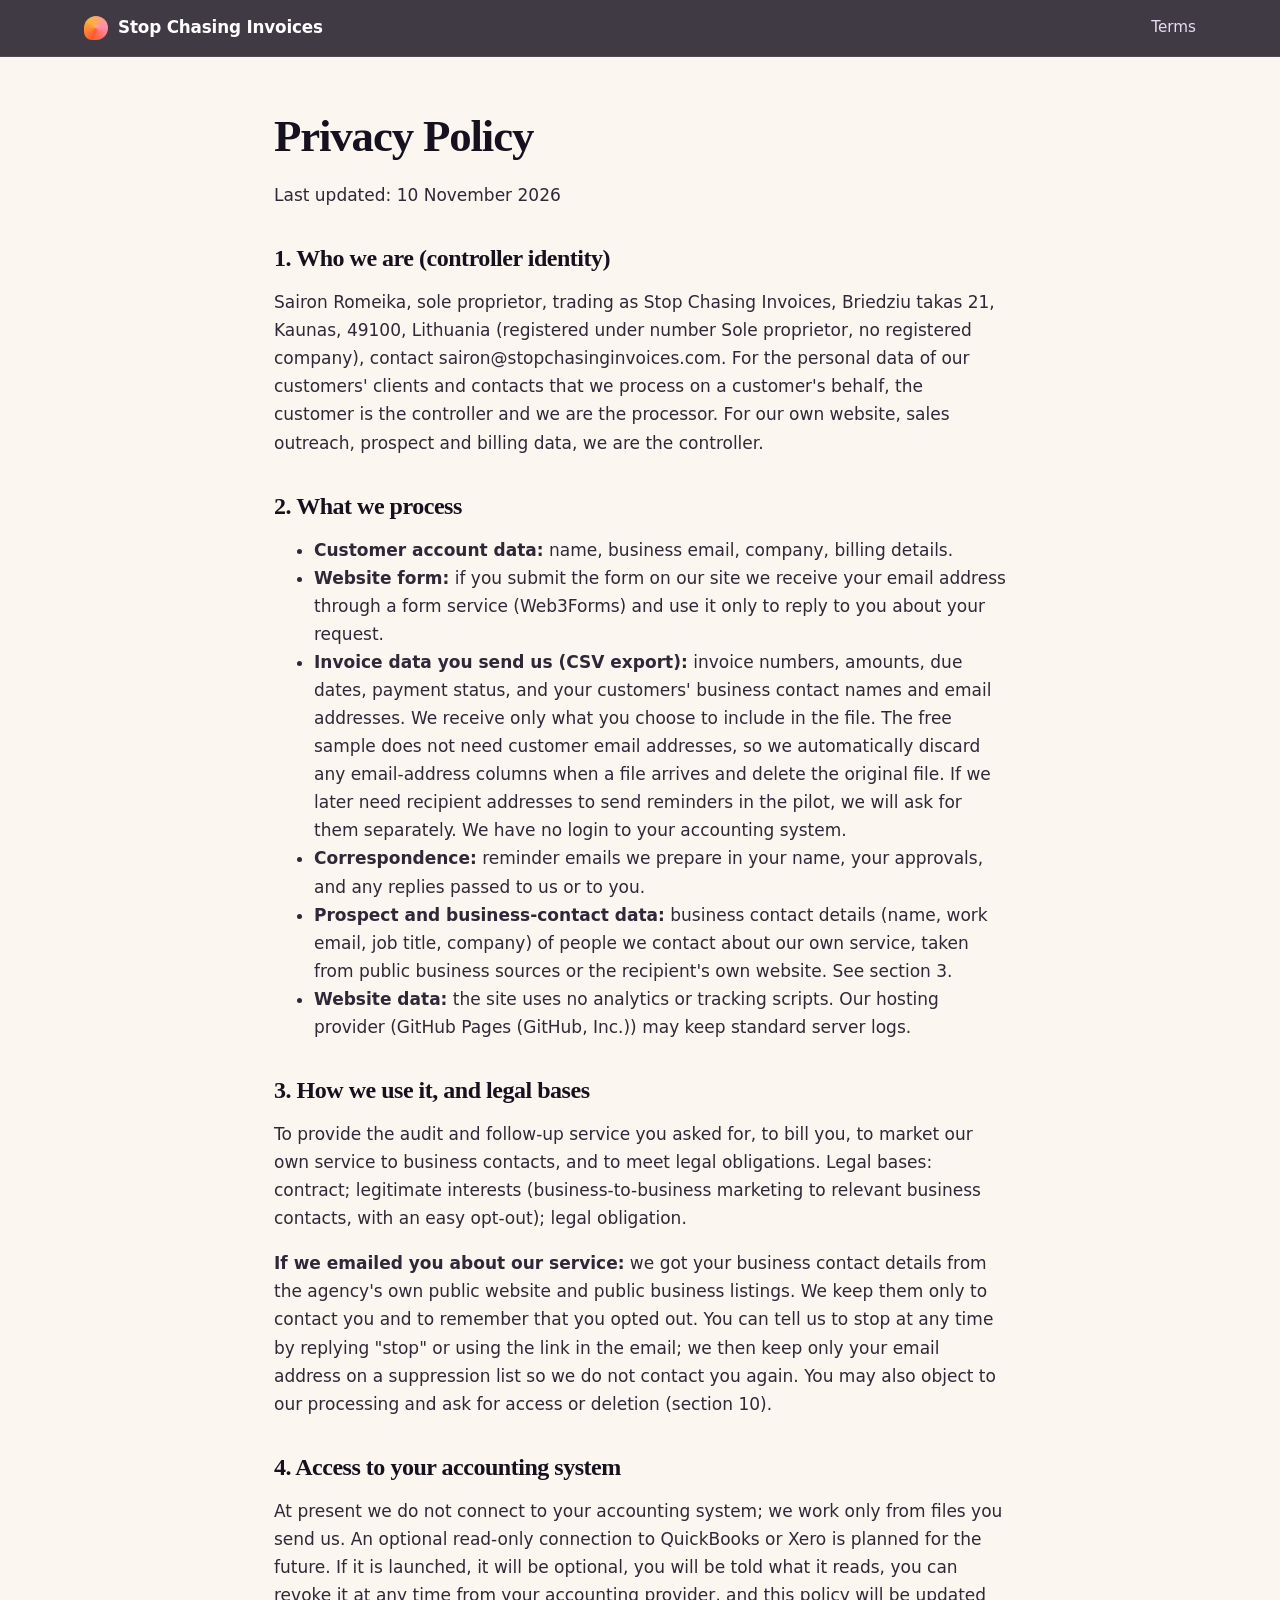
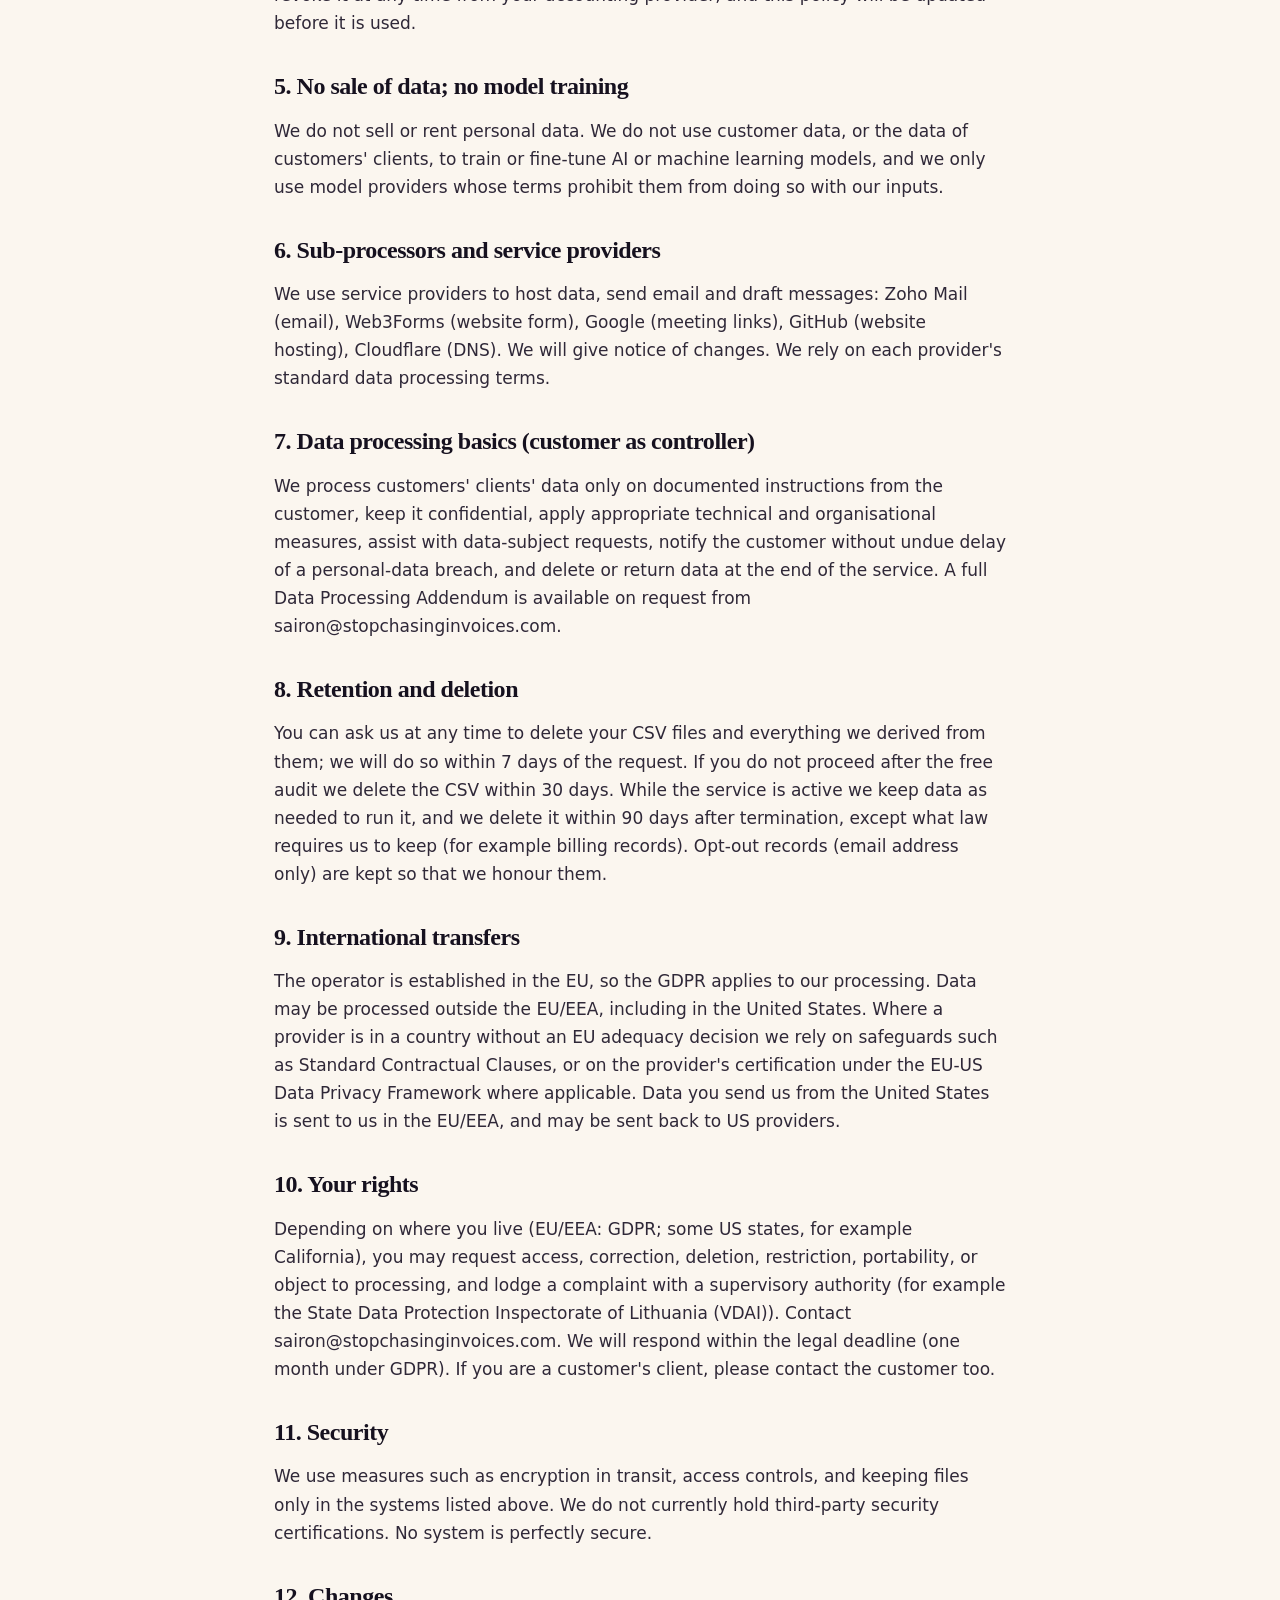
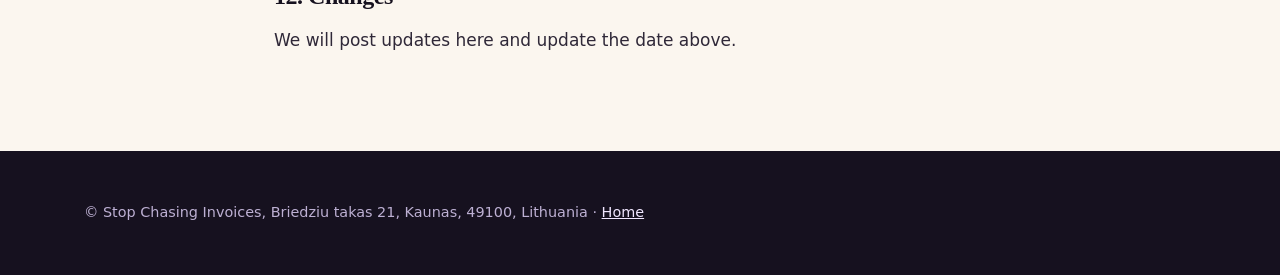
==== commit d9796886: "One-field request form (Web3Forms), thanks page, privacy update" ====
--- a/privacy.html
+++ b/privacy.html
@@ -7,7 +7,7 @@
 <link rel="stylesheet" href="style.css">
 </head>
 <body>
-<header class="top"><div class="wrap"><a class="brand" href="index.html">Stop Chasing Invoices</a><nav><a href="terms.html">Terms</a></nav></div></header>
+<header class="top"><div class="wrap"><a class="brand" href="/">Stop Chasing Invoices</a><nav><a href="terms.html">Terms</a></nav></div></header>
 <main class="wrap doc">
 <h1>Privacy Policy</h1>
 <p>Last updated: 10 November 2026</p>
@@ -18,6 +18,7 @@
 <h2>2. What we process</h2>
 <ul>
 <li><strong>Customer account data:</strong> name, business email, company, billing details.</li>
+<li><strong>Website form:</strong> if you submit the form on our site we receive your email address through a form service (Web3Forms) and use it only to reply to you about your request.</li>
 <li><strong>Invoice data you send us (CSV export):</strong> invoice numbers, amounts, due dates, payment status, and your customers' business contact names and email addresses. We receive only what you choose to include in the file. The free sample does not need customer email addresses, so we automatically discard any email-address columns when a file arrives and delete the original file. If we later need recipient addresses to send reminders in the pilot, we will ask for them separately. We have no login to your accounting system.</li>
 <li><strong>Correspondence:</strong> reminder emails we prepare in your name, your approvals, and any replies passed to us or to you.</li>
 <li><strong>Prospect and business-contact data:</strong> business contact details (name, work email, job title, company) of people we contact about our own service, taken from public business sources or the recipient's own website. See section 3.</li>
@@ -35,7 +36,7 @@
 <p>We do not sell or rent personal data. We do not use customer data, or the data of customers' clients, to train or fine-tune AI or machine learning models, and we only use model providers whose terms prohibit them from doing so with our inputs.</p>
 
 <h2>6. Sub-processors and service providers</h2>
-<p>We use service providers to host data, send email and draft messages: Zoho Mail (email), Google (meeting links), GitHub (website hosting), Cloudflare (DNS). We will give notice of changes. We rely on each provider's standard data processing terms.</p>
+<p>We use service providers to host data, send email and draft messages: Zoho Mail (email), Web3Forms (website form), Google (meeting links), GitHub (website hosting), Cloudflare (DNS). We will give notice of changes. We rely on each provider's standard data processing terms.</p>
 
 <h2>7. Data processing basics (customer as controller)</h2>
 <p>We process customers' clients' data only on documented instructions from the customer, keep it confidential, apply appropriate technical and organisational measures, assist with data-subject requests, notify the customer without undue delay of a personal-data breach, and delete or return data at the end of the service. A full Data Processing Addendum is available on request from sairon@stopchasinginvoices.com.</p>
@@ -55,6 +56,6 @@
 <h2>12. Changes</h2>
 <p>We will post updates here and update the date above.</p>
 </main>
-<footer><div class="wrap"><p>&copy; Stop Chasing Invoices, Briedziu takas 21, Kaunas, 49100, Lithuania &middot; <a href="index.html">Home</a></p></div></footer>
+<footer><div class="wrap"><p>&copy; Stop Chasing Invoices, Briedziu takas 21, Kaunas, 49100, Lithuania &middot; <a href="/">Home</a></p></div></footer>
 </body>
 </html>
--- a/style.css
+++ b/style.css
@@ -85,6 +85,9 @@
 .marquee:hover .marquee-track{animation-play-state:paused}
 
 .grid{display:grid;gap:22px;grid-template-columns:repeat(auto-fit,minmax(260px,1fr))}
+.grid.four{grid-template-columns:repeat(4,1fr)}
+@media(max-width:1000px){.grid.four{grid-template-columns:repeat(2,1fr)}}
+@media(max-width:600px){.grid.four{grid-template-columns:1fr}}
 .card{position:relative;border:1px solid var(--line);border-radius:22px;padding:28px;background:#fff;box-shadow:0 1px 2px rgba(22,17,31,.04),0 18px 40px -26px rgba(22,17,31,.35);overflow:hidden;transition:transform .25s ease,box-shadow .25s ease}
 .card::before{content:"";position:absolute;inset:0;background:radial-gradient(420px circle at var(--mx,50%) var(--my,0%),rgba(255,91,46,.13),transparent 45%);opacity:0;transition:opacity .25s ease;pointer-events:none}
 .card:hover::before{opacity:1}
@@ -180,3 +183,16 @@
 @media(max-width:960px){.hero-grid{grid-template-columns:1fr;gap:44px}.stage{min-height:430px}.hero{padding:64px 0 76px}.ba{grid-template-columns:1fr}.bento .card,.bento .card.wide,.bento .card.big{grid-column:span 6}}
 @media(max-width:600px){body{font-size:16px}section{padding:64px 0}.cta-band{padding:48px 22px}nav{gap:4px 14px}.stage .m1{width:100%}.stage .m2{width:70%}}
 @media(prefers-reduced-motion:reduce){html{scroll-behavior:auto}*,*::before,*::after{animation:none!important;transition:none!important}h1 .w>span{transform:none}.js .rv{opacity:1;transform:none}.tl-item{opacity:1}.tl-item h3,.tl-item p{transform:none}}
+
+.hero a:not(.btn),.cta-band a:not(.btn){color:var(--amber);text-decoration-thickness:2px}
+.altmail{margin:4px 0 0}
+
+.lead-form{display:flex;flex-wrap:wrap;gap:10px;margin:6px 0 4px;align-items:center}
+.lead-form input[type=email]{flex:1 1 240px;min-width:220px;padding:15px 22px;border-radius:999px;border:2px solid var(--line);background:#fff;color:var(--ink);font:inherit}
+.hero .lead-form input[type=email],.cta-band .lead-form input[type=email]{background:rgba(255,255,255,.1);border-color:rgba(255,255,255,.35);color:#fff}
+.lead-form input[type=email]::placeholder{color:#9a90a8}
+.hero .lead-form input[type=email]::placeholder,.cta-band .lead-form input[type=email]::placeholder{color:#cdbfe3}
+.lead-form input[type=email]:focus{outline:3px solid var(--orange);outline-offset:2px}
+button.btn{font:inherit;font-weight:800;cursor:pointer;margin:0}
+.cta-band .lead-form{justify-content:center;max-width:620px;margin:0 auto 8px}
+.sr{position:absolute;left:-9999px}
